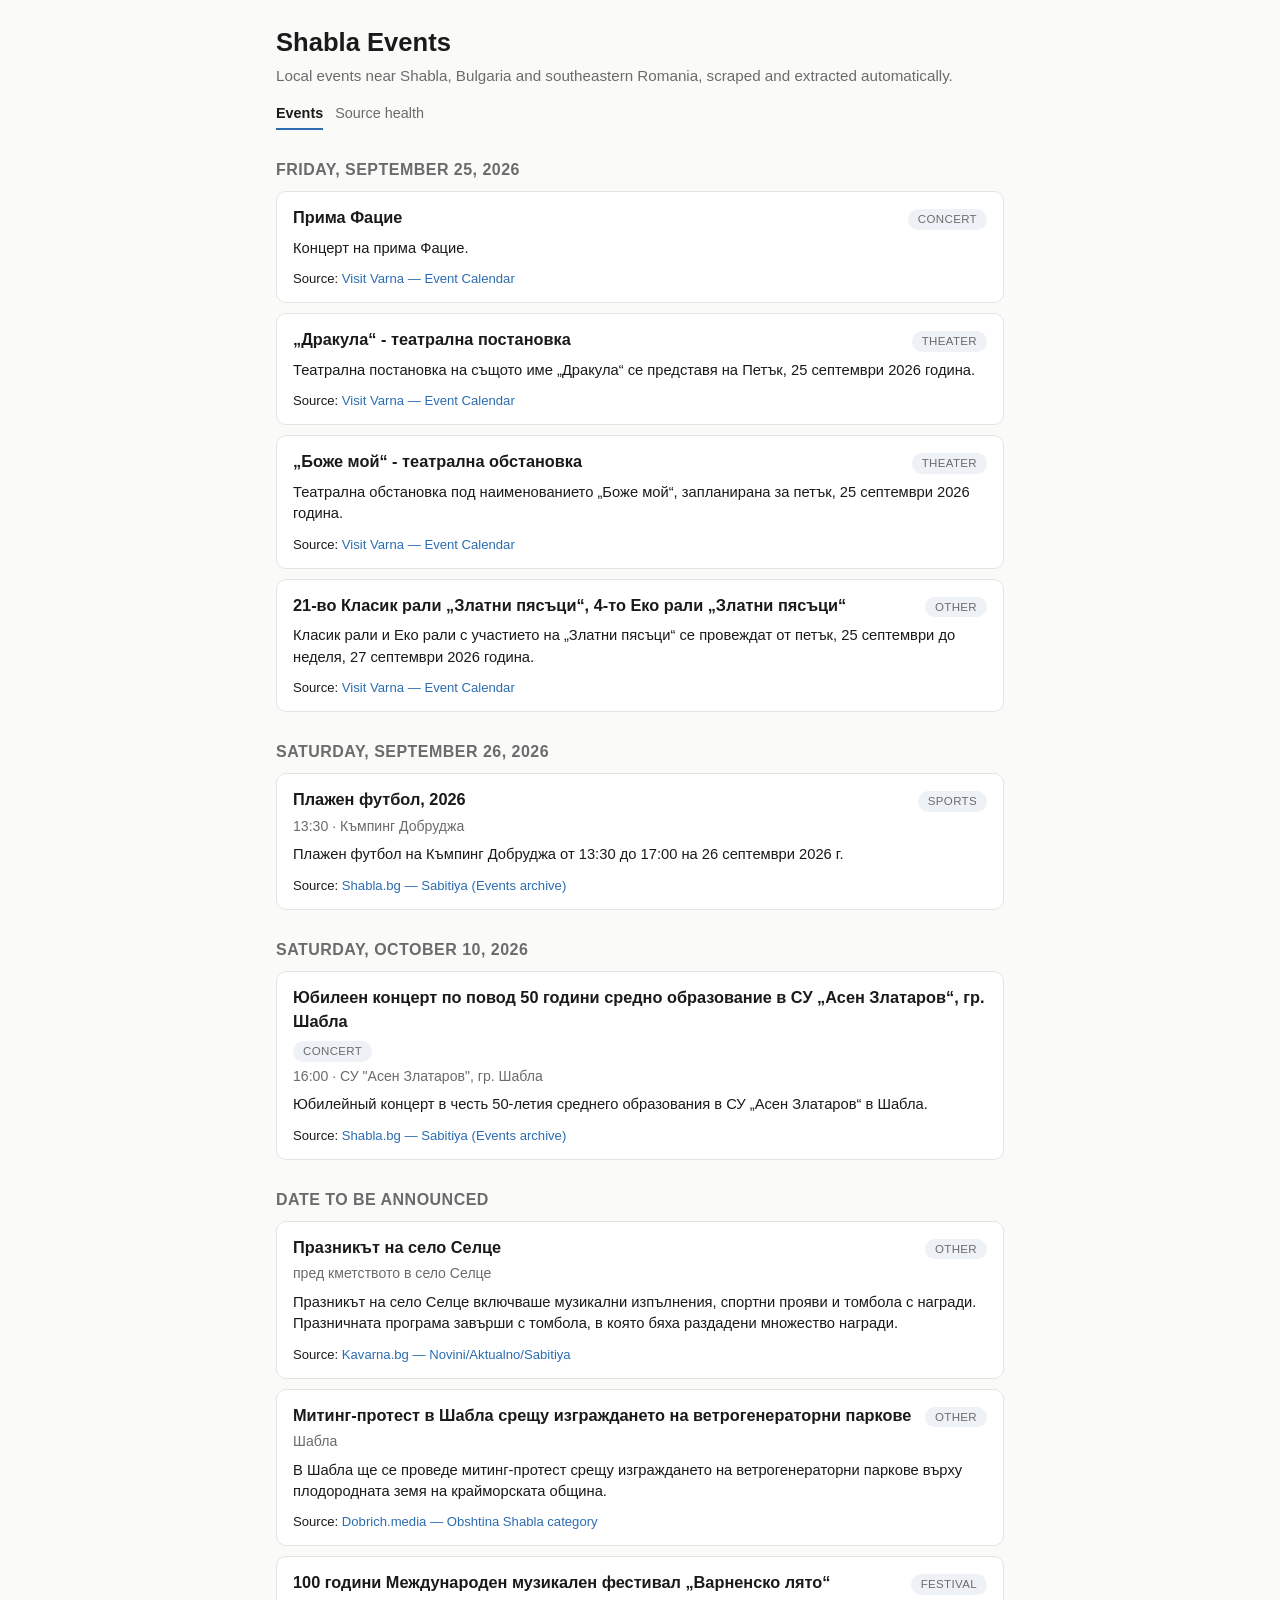
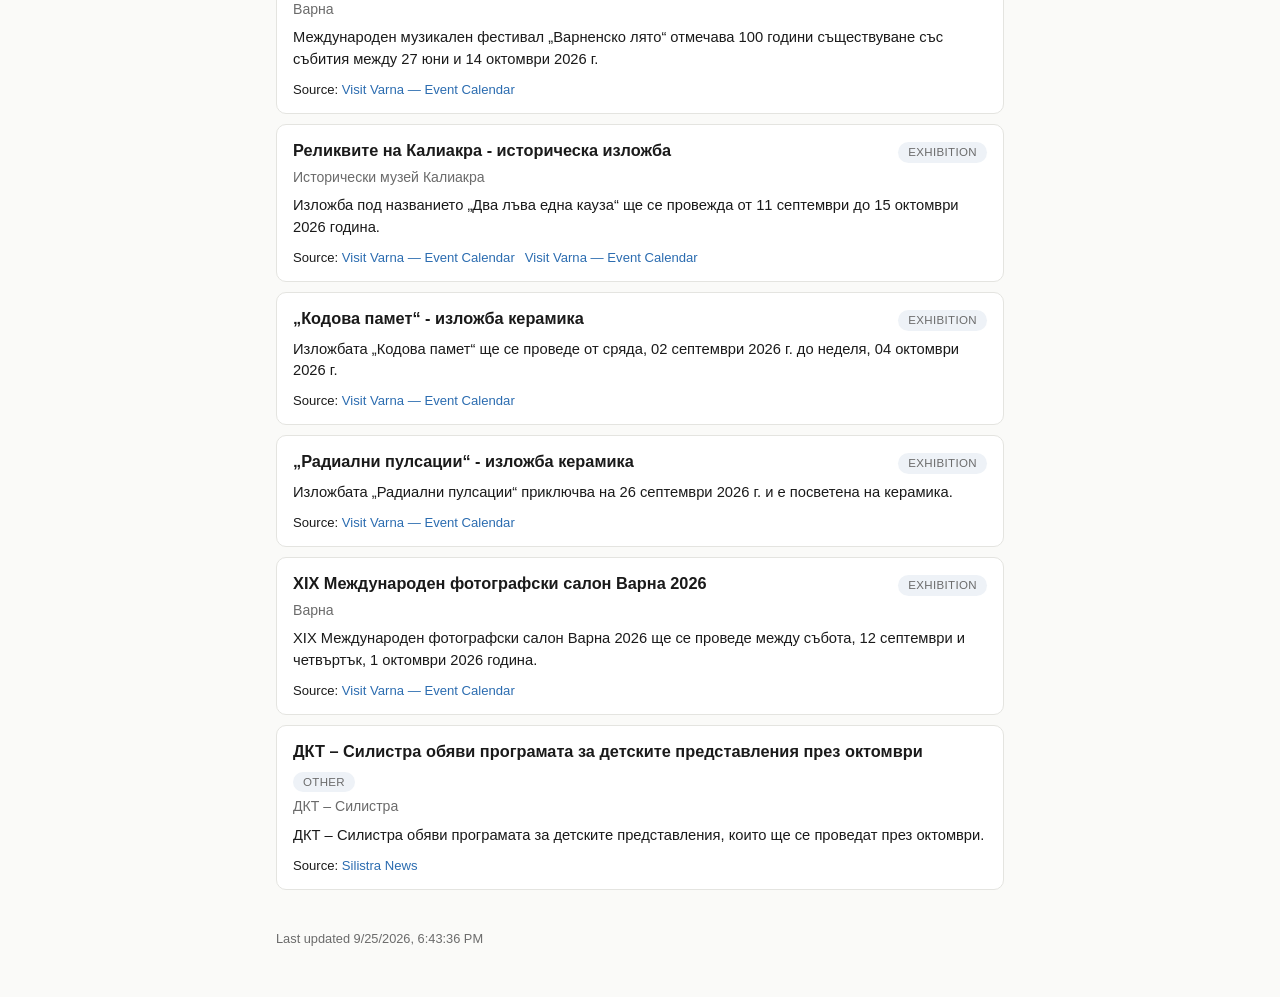
==== docs/index.html @ 1ce8c90c "Add export + static UI (Milestone 9) pipeline/export.py: export_events_json (marks event_date-in-the" ====
<!doctype html>
<html lang="en">
<head>
<meta charset="utf-8">
<meta name="viewport" content="width=device-width, initial-scale=1">
<title>Shabla Events</title>
<link rel="stylesheet" href="assets/style.css">
</head>
<body>
<div class="wrap">
  <header>
    <h1>Shabla Events</h1>
    <p class="subtitle">Local events near Shabla, Bulgaria and southeastern Romania, scraped and extracted automatically.</p>
    <nav class="tabs">
      <a href="index.html" class="active">Events</a>
      <a href="stats.html">Source health</a>
    </nav>
  </header>
  <main id="content">
    <p class="loading">Loading events…</p>
  </main>
  <footer id="footer"></footer>
</div>
<script src="assets/app.js"></script>
</body>
</html>
---- docs/assets/style.css ----
:root {
  color-scheme: light dark;
  --bg: #fafaf8;
  --fg: #1a1a1a;
  --muted: #6b6b6b;
  --card-bg: #ffffff;
  --border: #e4e4e0;
  --accent: #2b6cb0;
  --badge-bg: #eef2f7;
}

@media (prefers-color-scheme: dark) {
  :root {
    --bg: #15181c;
    --fg: #e9e9e7;
    --muted: #9a9a95;
    --card-bg: #1d2126;
    --border: #2c3138;
    --accent: #6fa8dc;
    --badge-bg: #262b31;
  }
}

* {
  box-sizing: border-box;
}

body {
  margin: 0;
  background: var(--bg);
  color: var(--fg);
  font-family: -apple-system, BlinkMacSystemFont, "Segoe UI", Roboto, sans-serif;
  line-height: 1.45;
}

.wrap {
  max-width: 760px;
  margin: 0 auto;
  padding: 24px 16px 48px;
}

header h1 {
  margin: 0 0 4px;
  font-size: 1.6rem;
}

header p.subtitle {
  margin: 0 0 16px;
  color: var(--muted);
  font-size: 0.95rem;
}

nav.tabs {
  display: flex;
  gap: 12px;
  margin-bottom: 24px;
  font-size: 0.9rem;
}

nav.tabs a {
  color: var(--muted);
  text-decoration: none;
  padding-bottom: 4px;
}

nav.tabs a.active {
  color: var(--fg);
  border-bottom: 2px solid var(--accent);
  font-weight: 600;
}

.date-group h2 {
  font-size: 1rem;
  color: var(--muted);
  margin: 28px 0 10px;
  font-weight: 600;
  text-transform: uppercase;
  letter-spacing: 0.03em;
}

.event-card {
  background: var(--card-bg);
  border: 1px solid var(--border);
  border-radius: 10px;
  padding: 14px 16px;
  margin-bottom: 10px;
}

.event-card .row1 {
  display: flex;
  justify-content: space-between;
  align-items: baseline;
  gap: 8px;
  flex-wrap: wrap;
}

.event-card .title {
  font-weight: 600;
  font-size: 1.02rem;
}

.badge {
  display: inline-block;
  background: var(--badge-bg);
  color: var(--muted);
  border-radius: 999px;
  padding: 2px 10px;
  font-size: 0.72rem;
  text-transform: uppercase;
  letter-spacing: 0.03em;
  white-space: nowrap;
}

.event-card .meta {
  color: var(--muted);
  font-size: 0.88rem;
  margin-top: 4px;
}

.event-card .description {
  margin-top: 8px;
  font-size: 0.92rem;
}

.event-card .sources {
  margin-top: 10px;
  font-size: 0.82rem;
}

.event-card .sources a {
  color: var(--accent);
  text-decoration: none;
  margin-right: 10px;
}

.event-card .sources a:hover {
  text-decoration: underline;
}

.empty-state, .loading {
  color: var(--muted);
  padding: 40px 0;
  text-align: center;
}

table.stats {
  width: 100%;
  border-collapse: collapse;
  font-size: 0.85rem;
}

table.stats th, table.stats td {
  text-align: left;
  padding: 8px 10px;
  border-bottom: 1px solid var(--border);
  white-space: nowrap;
}

table.stats th {
  color: var(--muted);
  font-weight: 600;
  font-size: 0.75rem;
  text-transform: uppercase;
}

.overflow-x {
  overflow-x: auto;
}

.status-ok { color: #2f855a; }
.status-error { color: #c53030; }
.status-inactive { color: var(--muted); }

footer {
  margin-top: 40px;
  color: var(--muted);
  font-size: 0.8rem;
}
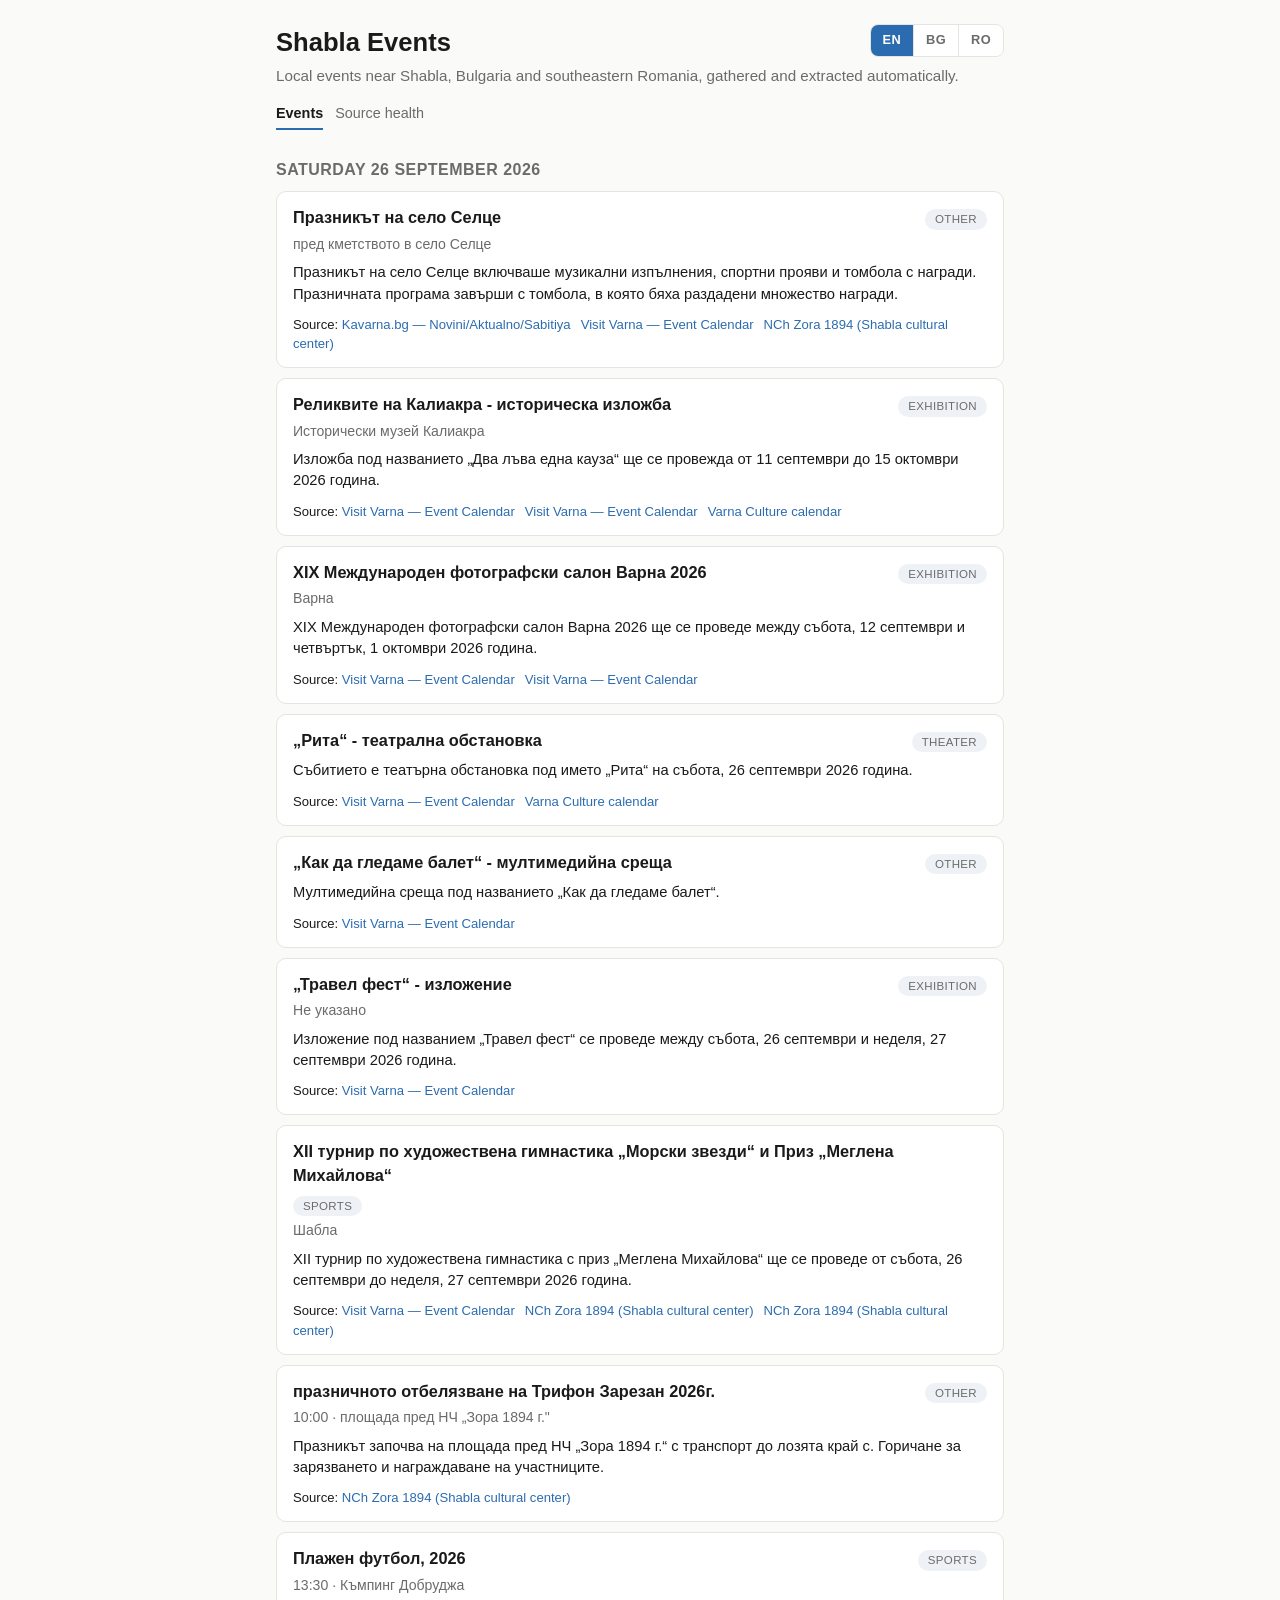
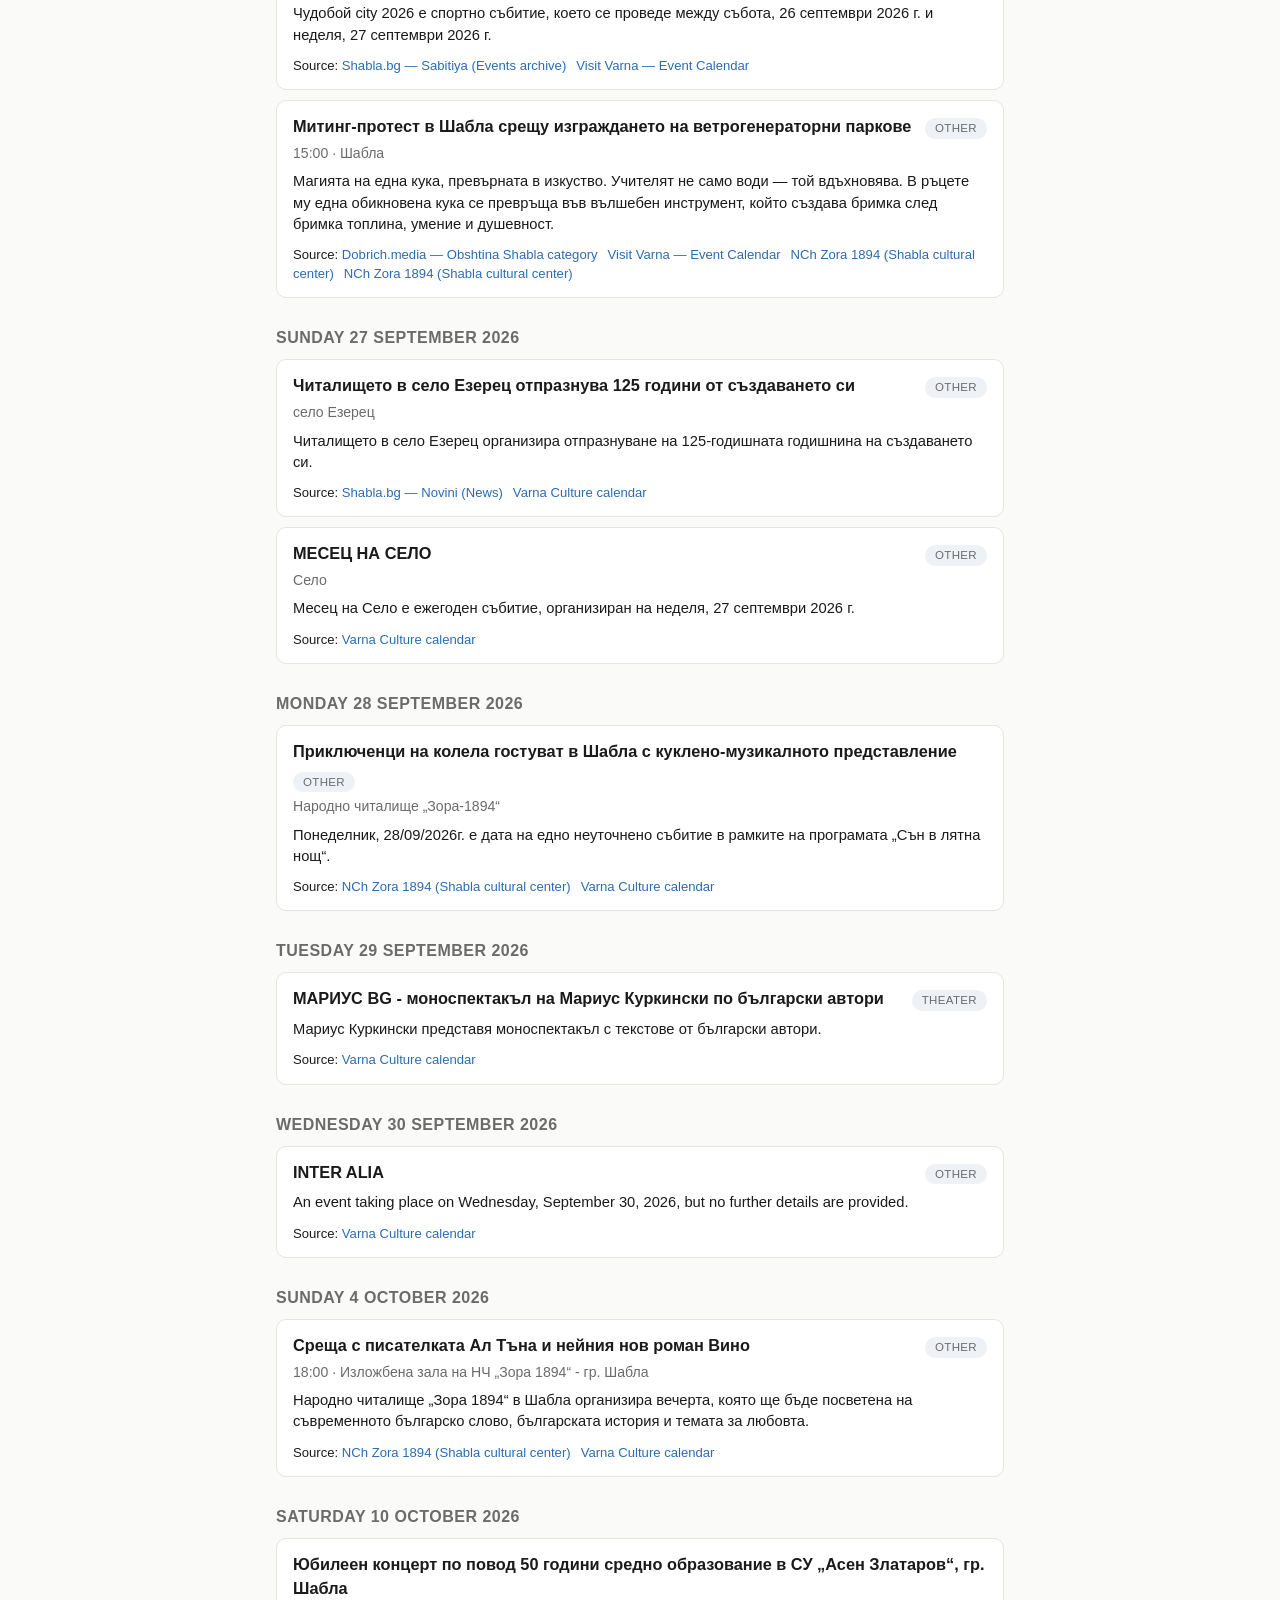
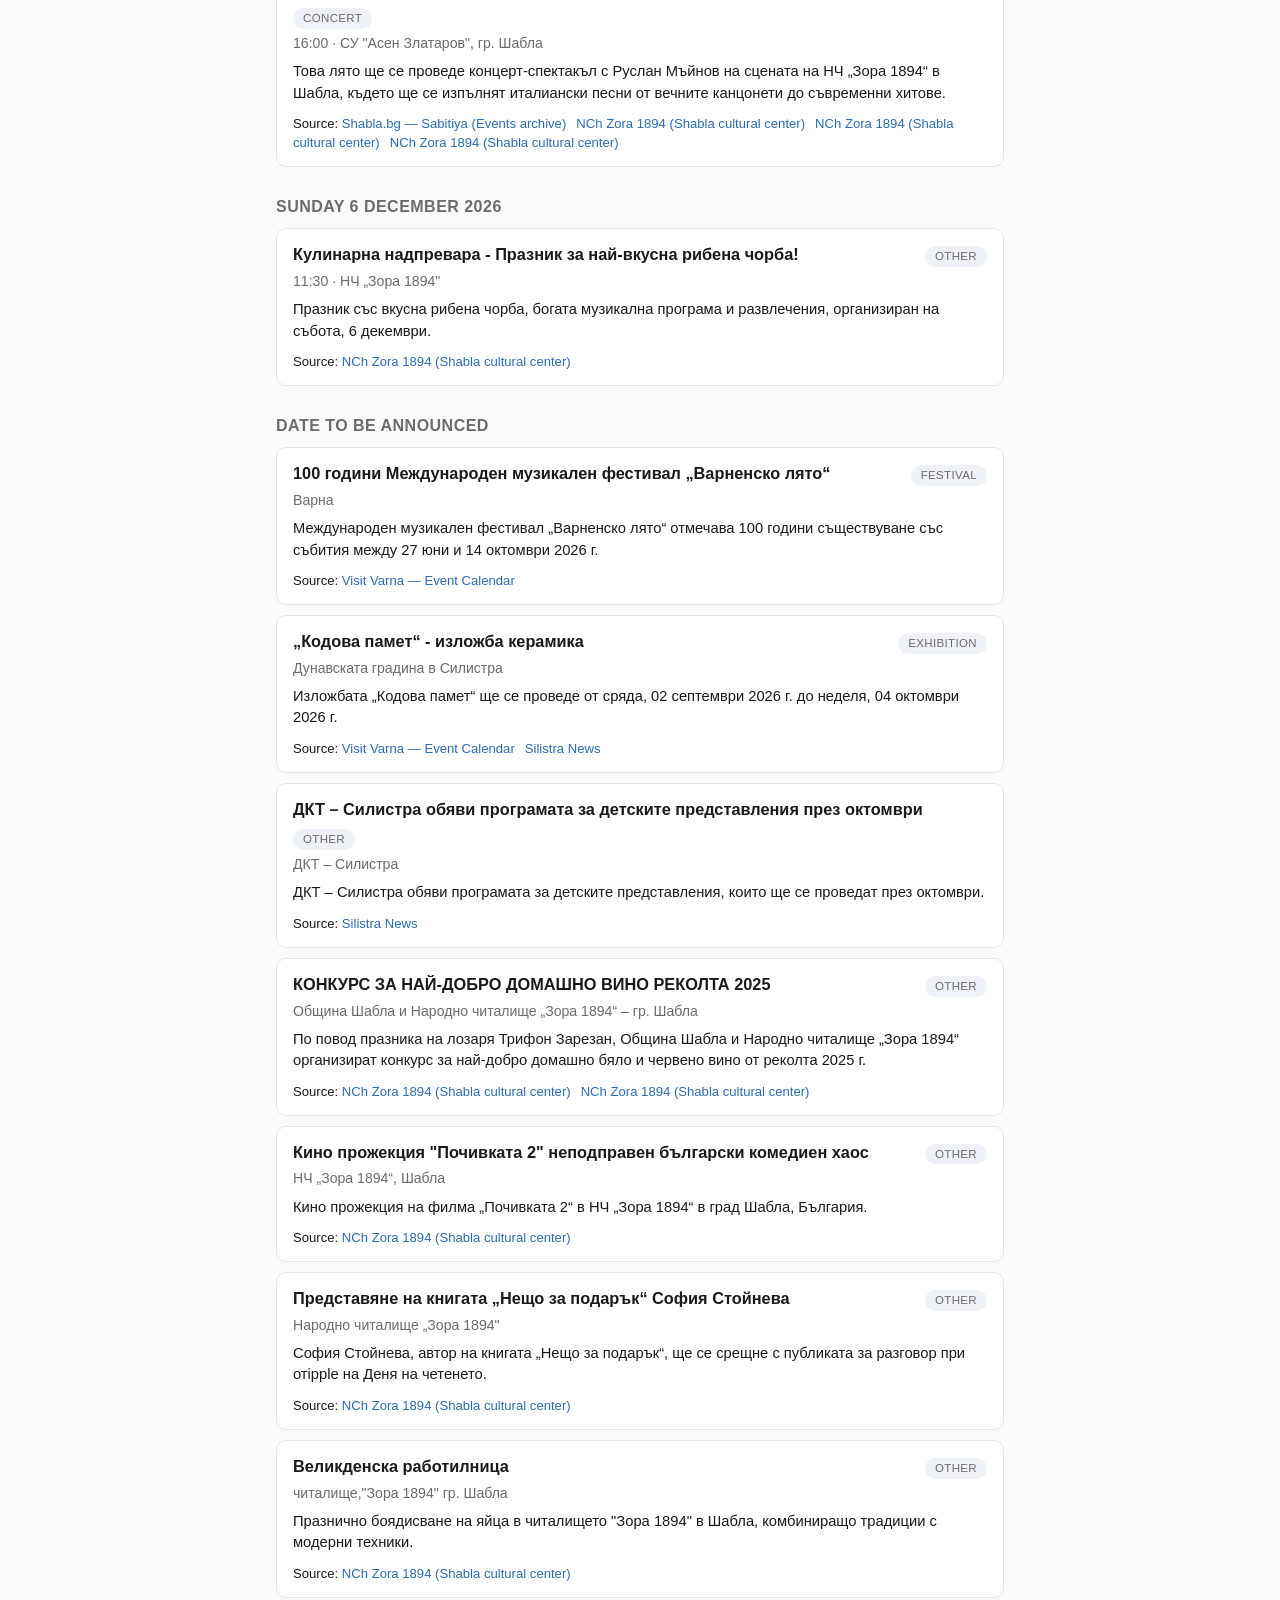
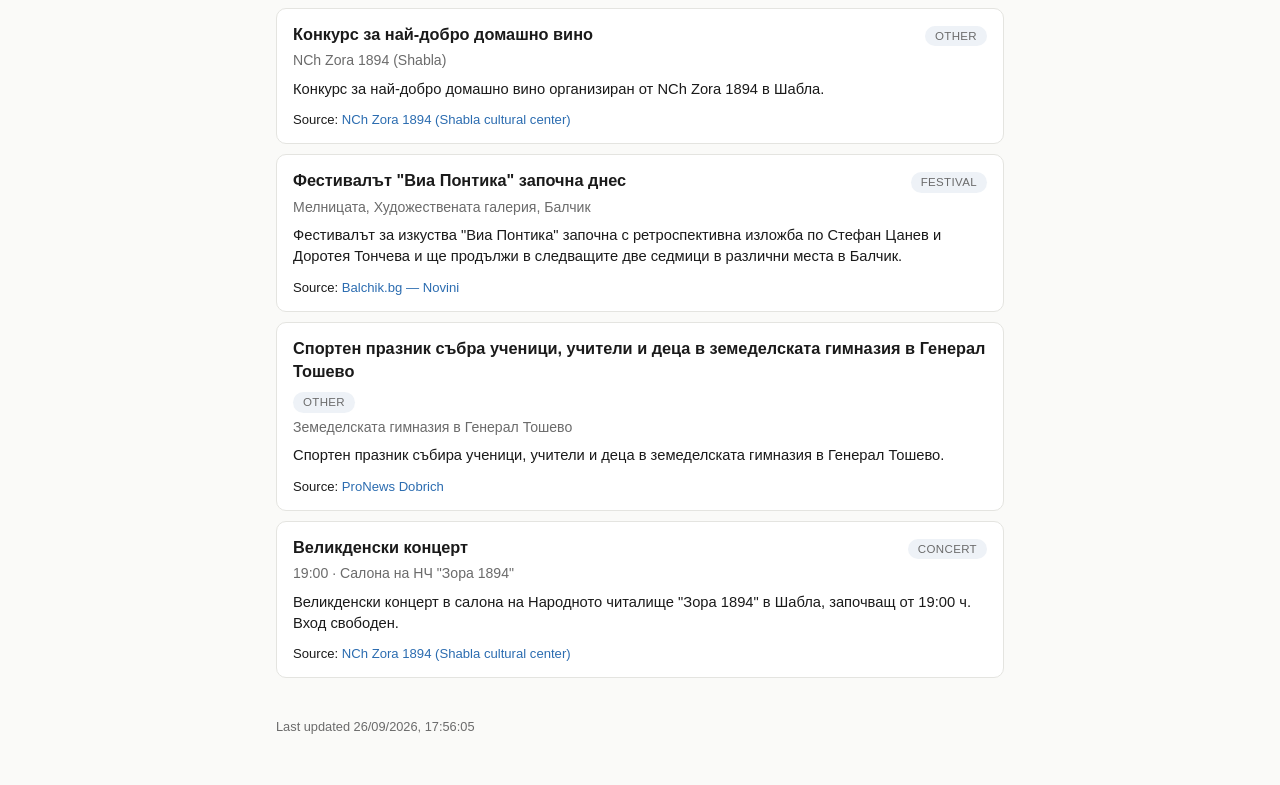
==== commit 9e827259: "Add EN/BG/RO language switcher with LLM-translated events UI: docs/assets/i18n.js provides EN/BG/RO " ====
--- a/docs/index.html
+++ b/docs/index.html
@@ -4,23 +4,28 @@
 <meta charset="utf-8">
 <meta name="viewport" content="width=device-width, initial-scale=1">
 <title>Shabla Events</title>
+<link rel="icon" href="data:,">
 <link rel="stylesheet" href="assets/style.css">
 </head>
-<body>
+<body data-title-key="pageTitle">
 <div class="wrap">
   <header>
-    <h1>Shabla Events</h1>
-    <p class="subtitle">Local events near Shabla, Bulgaria and southeastern Romania, scraped and extracted automatically.</p>
+    <div class="header-row">
+      <h1 data-i18n="title">Shabla Events</h1>
+      <div id="lang-switch" class="lang-switch"></div>
+    </div>
+    <p class="subtitle" data-i18n="subtitle">Local events near Shabla, Bulgaria and southeastern Romania, gathered and extracted automatically.</p>
     <nav class="tabs">
-      <a href="index.html" class="active">Events</a>
-      <a href="stats.html">Source health</a>
+      <a href="index.html" class="active" data-i18n="tabEvents">Events</a>
+      <a href="stats.html" data-i18n="tabHealth">Source health</a>
     </nav>
   </header>
   <main id="content">
-    <p class="loading">Loading events…</p>
+    <p class="loading" data-i18n="loading">Loading events…</p>
   </main>
   <footer id="footer"></footer>
 </div>
+<script src="assets/i18n.js"></script>
 <script src="assets/app.js"></script>
 </body>
 </html>
--- a/docs/assets/style.css
+++ b/docs/assets/style.css
@@ -176,3 +176,46 @@
   color: var(--muted);
   font-size: 0.8rem;
 }
+
+.header-row {
+  display: flex;
+  justify-content: space-between;
+  align-items: flex-start;
+  gap: 12px;
+  flex-wrap: wrap;
+}
+
+.lang-switch {
+  display: inline-flex;
+  border: 1px solid var(--border);
+  border-radius: 8px;
+  overflow: hidden;
+  flex-shrink: 0;
+}
+
+.lang-switch button {
+  background: var(--card-bg);
+  color: var(--muted);
+  border: 0;
+  border-right: 1px solid var(--border);
+  padding: 6px 12px;
+  font: inherit;
+  font-size: 0.8rem;
+  font-weight: 600;
+  letter-spacing: 0.03em;
+  cursor: pointer;
+}
+
+.lang-switch button:last-child {
+  border-right: 0;
+}
+
+.lang-switch button[aria-pressed="true"] {
+  background: var(--accent);
+  color: #fff;
+}
+
+.lang-switch button:focus-visible {
+  outline: 2px solid var(--accent);
+  outline-offset: -2px;
+}
